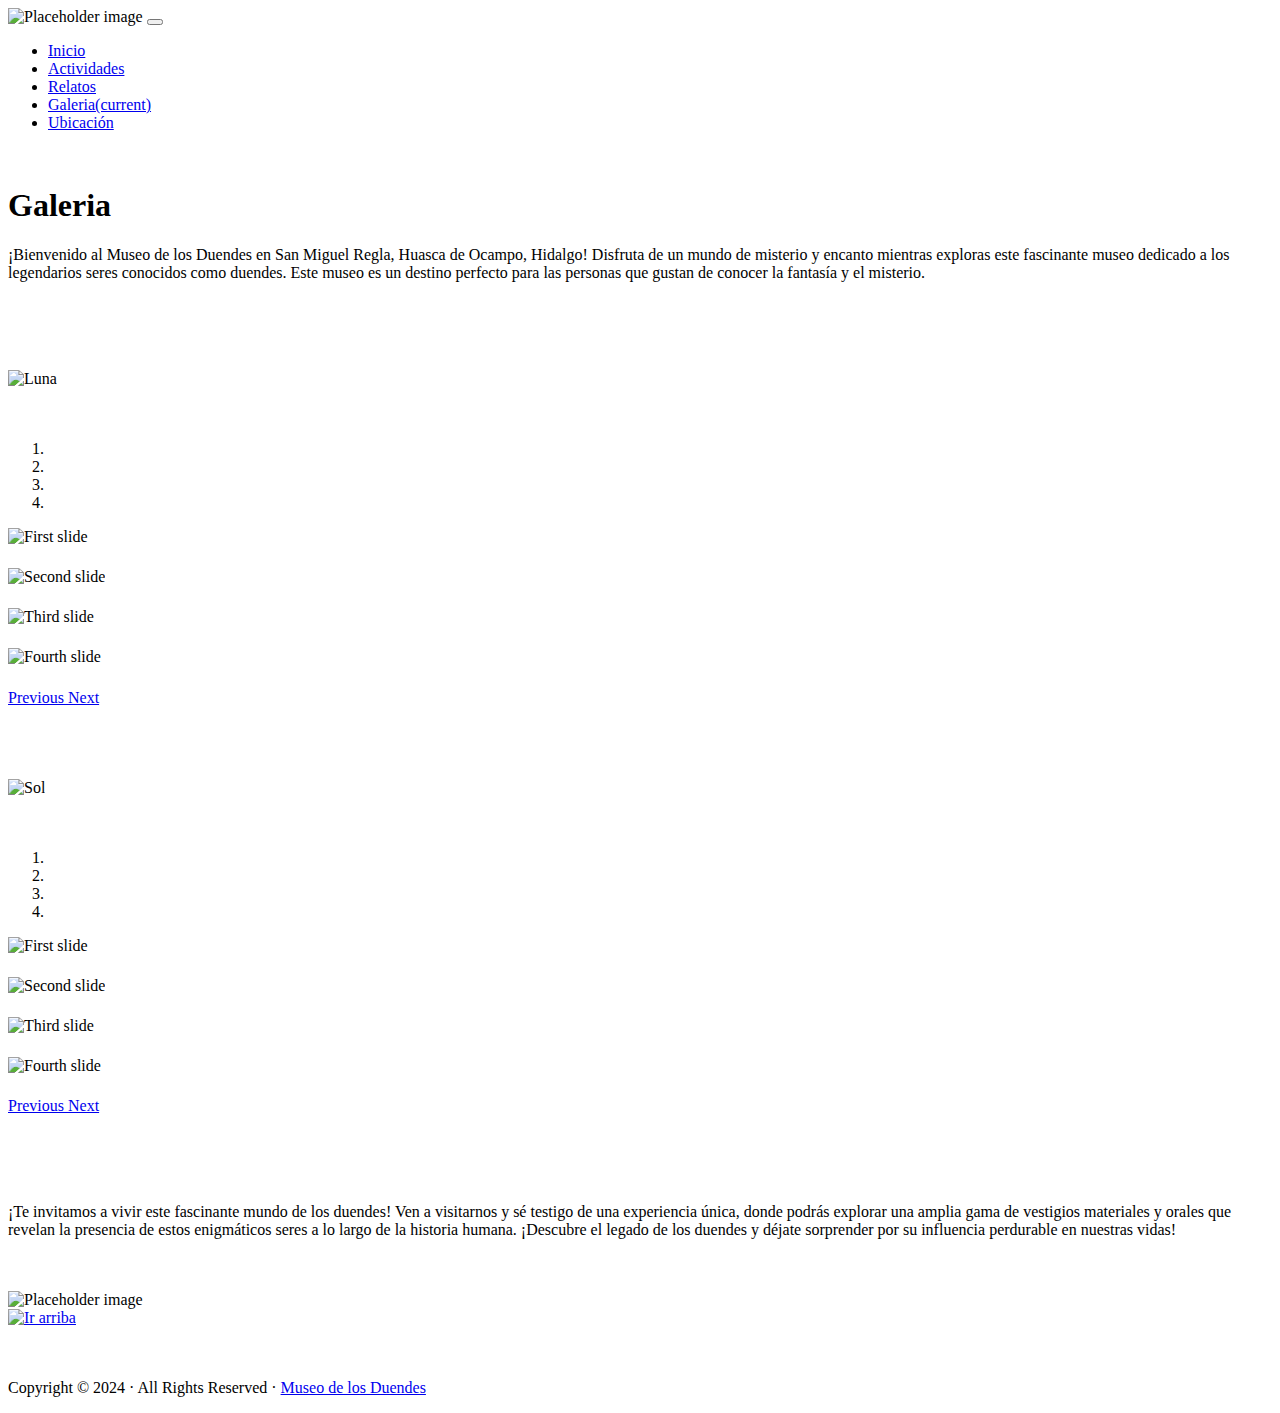
==== HTML/galeria.html @ b80d81c5 "Add files via upload" ====
<!DOCTYPE html>
<html lang="en">
<head>
	 <link rel="stylesheet" href="https://cdnjs.cloudflare.com/ajax/libs/animate.css/4.1.1/animate.min.css"/>
    <meta charset="utf-8">
    <meta http-equiv="X-UA-Compatible" content="IE=edge">
    <meta name="viewport" content="width=device-width, initial-scale=1">

<style>
	@import url('https://fonts.googleapis.com/css2?family=Cinzel+Decorative:wght@900&family=Roboto&display=swap');
	.animate__slow {
}
.animate__delay-1s {
}
</style>    
<!-- Bootstrap -->
<link href="../css/style.css" rel="stylesheet" type="text/css">
	<link href="../css/bootstrap-4.3.1.css" rel="stylesheet" type="text/css">
  </head>
  <body>
  <nav class="navbar navbar-expand-lg navbar-dark">
       <a class="navbar-brand"><img src="../imagenes/mldlogo.png" id="logo" class="img-fluid" alt="Placeholder image"></a>
       <button class="navbar-toggler" type="button" data-toggle="collapse" data-target="#navbarSupportedContent" aria-controls="navbarSupportedContent" aria-expanded="false" aria-label="Toggle navigation">
       <span class="navbar-toggler-icon"></span>
       </button>
       <div class="collapse navbar-collapse" id="navbarSupportedContent">
          <ul class="navbar-nav mr-auto">
             <li class="nav-item">
                <a class="nav-link" href="../index.html">Inicio</a>
             </li>
		    <li class="nav-item"><a class="nav-link" href="actividades.html">Actividades</a></li>
            <li class="nav-item"><a class="nav-link" href="relatos.html">Relatos</a></li>
            <li class="nav-item active"><a class="nav-link" href="galeria.html">Galeria<span class="sr-only">(current)</span></a></li>
            <li class="nav-item"><a class="nav-link" href="ubicacion.html">Ubicación</a></li>
          </ul>
       </div>
  </nav>
<div class="container mt-5">
	<div class="w-100">&nbsp;</div>
  <div class="container col-sm-9">
	  <h1 class="animate__animated animate__bounce animate__slow">Galeria</h1>
        <p class="text-left">¡Bienvenido al Museo de los Duendes en San Miguel Regla, Huasca de Ocampo, Hidalgo! Disfruta de un mundo de misterio y encanto mientras exploras este fascinante museo dedicado a los legendarios seres conocidos como duendes. Este museo es un destino perfecto para las personas que gustan de conocer la fantasía y el misterio.</p>
	</div>
	  
<!-- ============================== -->
<!--  Codigo de maryyy onichan uwu  -->
<!-- ============================== -->
<div class="w-100">&nbsp;</div>
<div class="w-100">&nbsp;</div>
<div class="w-100">&nbsp;</div>
<div class="w-100">&nbsp;</div>
	  <div><img id="moon" src="../imagenes/moon.png" class="img-fluid animate__animated animate__backInLeft animate__delay-1s" alt="Luna"></div>
	  <div class="w-100">&nbsp;</div>
	  <div class="w-100">&nbsp;</div>
	  <div id="carouselExampleIndicators1" class="carousel slide" data-ride="carousel" style="background-color: transparent">
	    <ol class="carousel-indicators">
	      <li data-target="#carouselExampleIndicators1" data-slide-to="0" class="active"></li>
	      <li data-target="#carouselExampleIndicators1" data-slide-to="1"></li>
	      <li data-target="#carouselExampleIndicators1" data-slide-to="2"></li>
	      <li data-target="#carouselExampleIndicators1" data-slide-to="3"></li>
        </ol>
	    <div class="carousel-inner" role="listbox">
	      <div class="carousel-item active"> <img class="d-block mx-auto" src="../imagenes/n1.jpg" alt="First slide">
	        <div class="carousel-caption">
	          <h5></h5>
	          <p></p>
            </div>
          </div>
	      <div class="carousel-item"> <img class="d-block mx-auto" src="../imagenes/n2.jpg" alt="Second slide">
	        <div class="carousel-caption">
	          <h5></h5>
	          <p></p>
            </div>
          </div>
	      <div class="carousel-item"> <img class="d-block mx-auto" src="../imagenes/n3.jpg" alt="Third slide">
	        <div class="carousel-caption">
	          <h5></h5>
	          <p></p>
            </div>
          </div>
		<div class="carousel-item"> <img class="d-block mx-auto" src="../imagenes/n4.jpg" alt="Fourth slide">
	        <div class="carousel-caption">
	          <h5></h5>
	          <p></p>
            </div>
          </div>
        </div>
	    <a class="carousel-control-prev" href="#carouselExampleIndicators1" role="button" data-slide="prev"> <span class="carousel-control-prev-icon" aria-hidden="true"></span> <span class="sr-only">Previous</span> </a> <a class="carousel-control-next" href="#carouselExampleIndicators1" role="button" data-slide="next"> <span class="carousel-control-next-icon" aria-hidden="true"></span> <span class="sr-only">Next</span> </a> </div>
<div class="w-100">&nbsp;</div>
<div class="w-100">&nbsp;</div>
<div class="w-100">&nbsp;</div>
<div class="w-100">&nbsp;</div>	  
 <div><img id="sun" src="../imagenes/sun.png" class="img-fluid animate__animated animate__backInLeft animate__delay-2s" alt="Sol"></div>
<div class="w-100">&nbsp;</div>
<div class="w-100">&nbsp;</div>
  <div id="carouselExampleIndicators2" class="carousel slide" data-ride="carousel" style="background-color:transparent;">
	    <ol class="carousel-indicators">
	      <li data-target="#carouselExampleIndicators2" data-slide-to="0" class="active"></li>
	      <li data-target="#carouselExampleIndicators2" data-slide-to="1"></li>
	      <li data-target="#carouselExampleIndicators2" data-slide-to="2"></li>
		  <li data-target="#carouselExampleIndicators2" data-slide-to="3"></li>
    </ol>
	    <div class="carousel-inner" role="listbox">
	      <div class="carousel-item active"> <img class="d-block mx-auto" src="../imagenes/d1.jpg" alt="First slide">
	        <div class="carousel-caption">
	          <h5></h5>
	          <p></p>
            </div>
          </div>
	      <div class="carousel-item"> <img class="d-block mx-auto" src="../imagenes/d2.jpg" alt="Second slide">
	        <div class="carousel-caption">
	          <h5></h5>
	          <p></p>
            </div>
          </div>
	      <div class="carousel-item"> <img class="d-block mx-auto" src="../imagenes/d3.jpg" alt="Third slide">
	        <div class="carousel-caption">
	          <h5></h5>
	          <p></p>
            </div>
          </div>
		<div class="carousel-item"> <img class="d-block mx-auto" src="../imagenes/d4.jpg" alt="Fourth slide">
	        <div class="carousel-caption">
	          <h5></h5>
	          <p></p>
            </div>
          </div>
    </div>
	    <a class="carousel-control-prev" href="#carouselExampleIndicators2" role="button" data-slide="prev"> <span class="carousel-control-prev-icon" aria-hidden="true"></span> <span class="sr-only">Previous</span> </a> <a class="carousel-control-next" href="#carouselExampleIndicators2" role="button" data-slide="next"> <span class="carousel-control-next-icon" aria-hidden="true"></span> <span class="sr-only">Next</span> </a> </div>
	  <div>
<div class="w-100">&nbsp;</div>
<div class="w-100">&nbsp;</div>
<div class="w-100">&nbsp;</div>
<div class="w-100">&nbsp;</div>	 
  <p id="center" class="mt-4">  ¡Te invitamos a vivir este fascinante mundo de los duendes! Ven a visitarnos y sé testigo de una experiencia única, donde podrás explorar una amplia gama de vestigios materiales y orales que revelan la presencia de estos enigmáticos seres a lo largo de la historia humana. ¡Descubre el legado de los duendes y déjate sorprender por su influencia perdurable en nuestras vidas!</p></div>
<!-- ============================== -->
<!--  termina mi codigo aquí borra  -->
<!-- ============================== -->
	  

<div class="w-100">&nbsp;</div>
<div class="w-100">&nbsp;</div>
	  	  <div><img id="duendes" src="../imagenes/duende4.png" class="img-fluid animate__animated animate__pulse animate__infinite animate__slower" alt="Placeholder image"><!-- PON TU IMAGEN DEL DUENDECITO QUE LE TOCA A TU PÁGINA--> </div>
	<a href="#" id="backToTop" class="back-to-top">
    <img src="../imagenes/flecha.png" alt="Ir arriba" />
  </a>

  <script>
    const backToTopButton = document.getElementById("backToTop");

    window.onscroll = function () {
      if (document.body.scrollTop > 100 || document.documentElement.scrollTop > 100) {
        backToTopButton.style.display = "block";
      } else {
        backToTopButton.style.display = "none";
      }
    };

    backToTopButton.addEventListener("click", function (e) {
      e.preventDefault();
      window.scrollTo({
        top: 0,
        behavior: "smooth",
      });
    });
  </script>
<div class="w-100">&nbsp;</div>
<div class="w-100">&nbsp;</div>
<div id="footer" class="row">
  <div class="text-center col-lg-6 offset-lg-3">
<p>Copyright &copy; 2024 &middot; All Rights Reserved &middot; <a href="https://www.museodelosduendes.com.mx/museo-de-los-duendes-historia.html" >Museo de los Duendes</a></p>
    </div>
  </div>
  </div>
    <!-- jQuery (necessary for Bootstrap's JavaScript plugins) --> 
    <script src="../js/jquery-3.3.1.min.js"></script>

    <!-- Include all compiled plugins (below), or include individual files as needed --> 
    <script src="../js/popper.min.js"></script>
  <script src="../js/bootstrap-4.3.1.js"></script>
  </body>
</html>
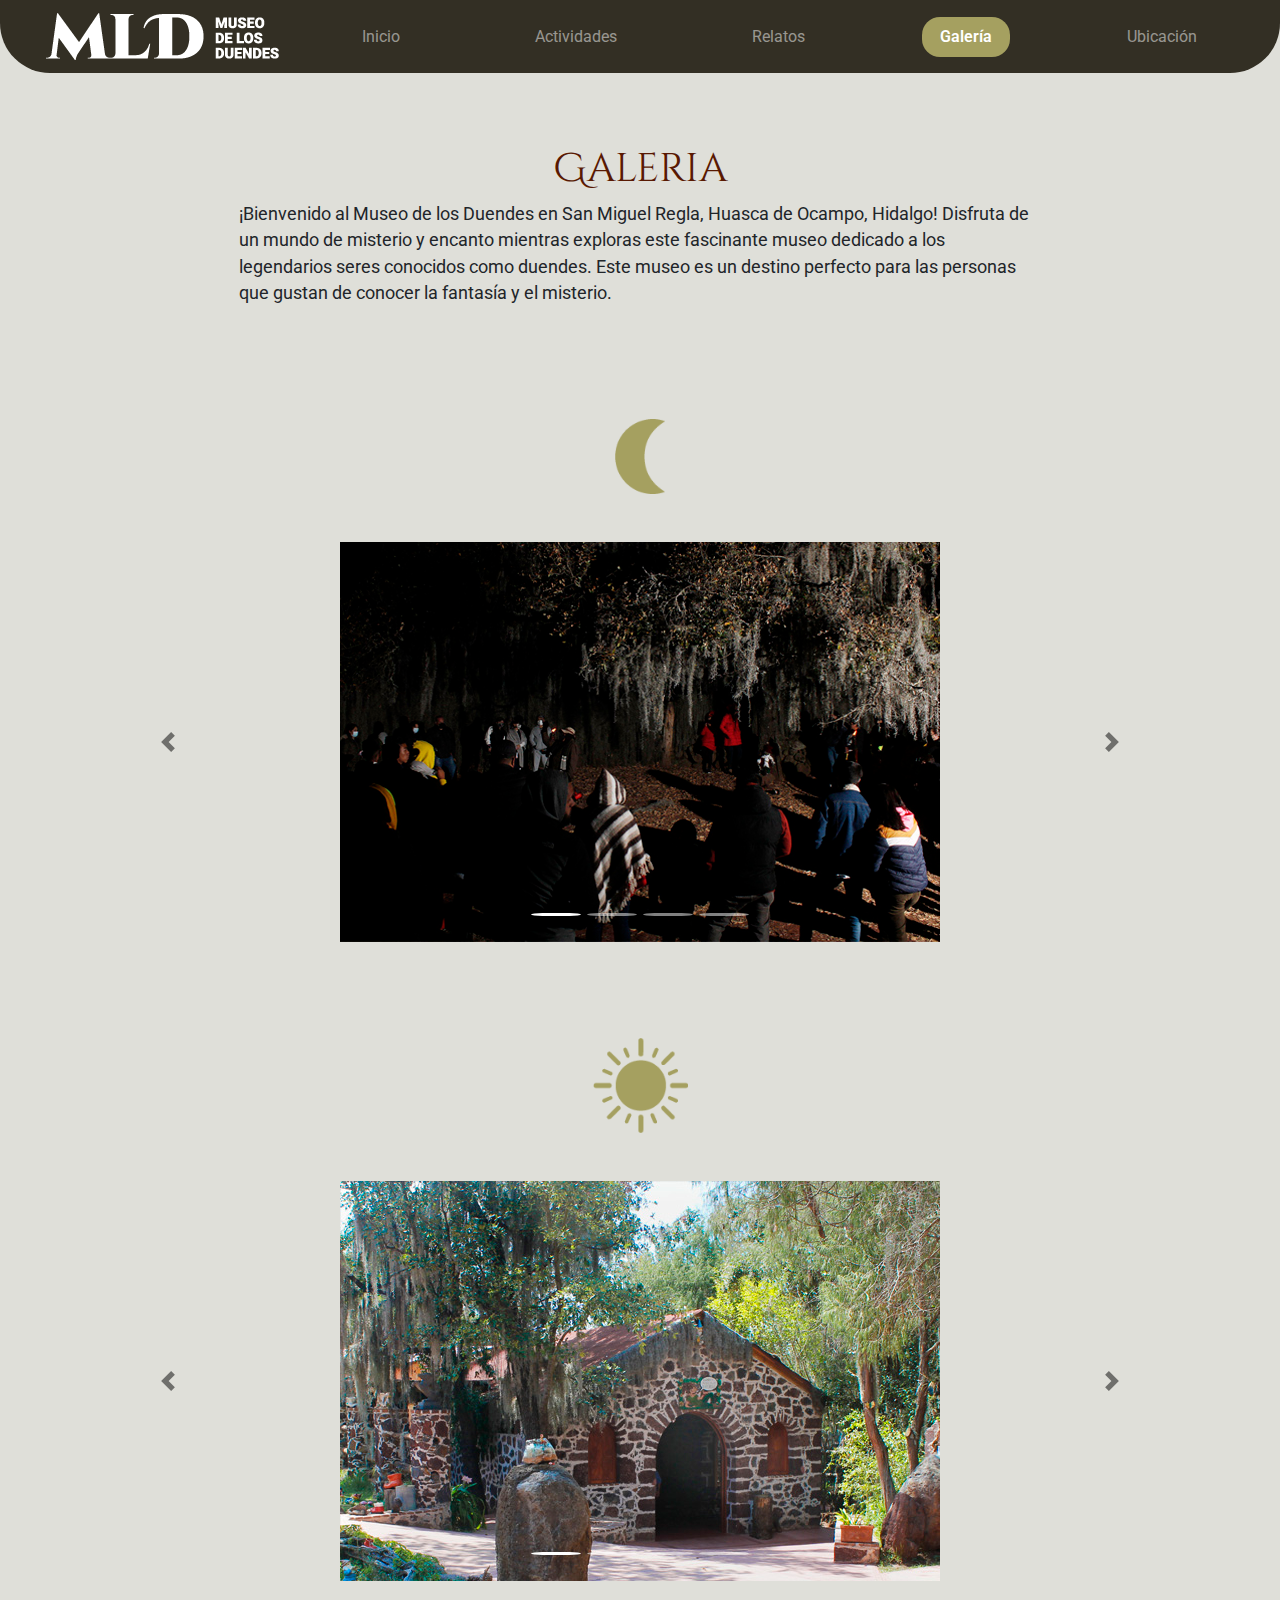
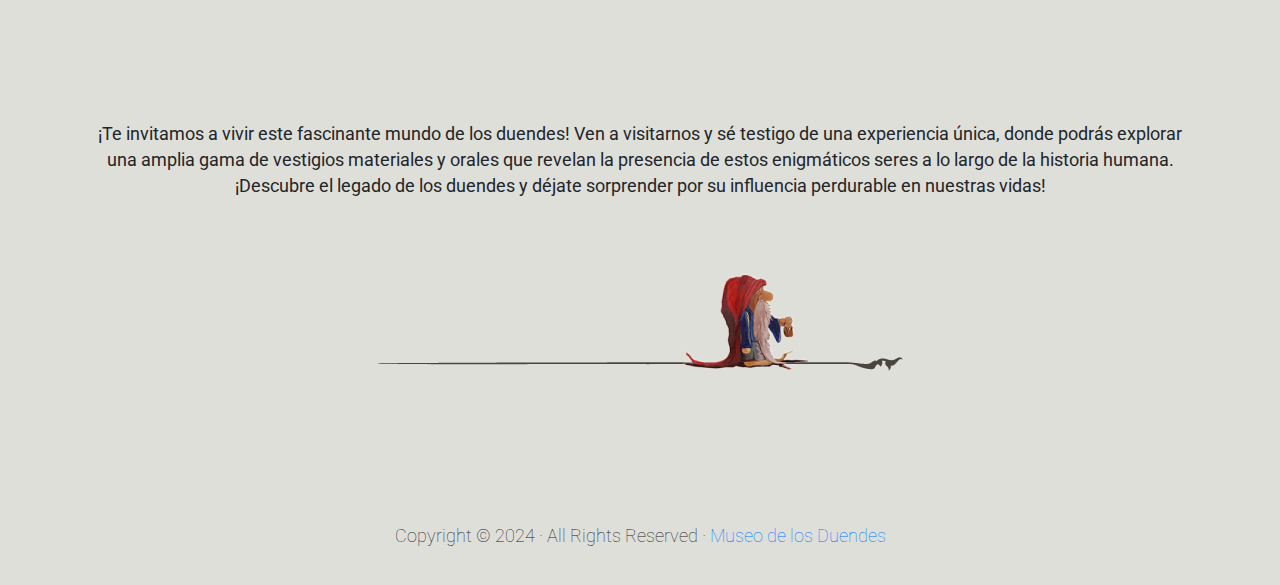
==== commit ffac14c7: "Update galeria.html" ====
--- a/HTML/galeria.html
+++ b/HTML/galeria.html
@@ -30,7 +30,7 @@
              </li>
 		    <li class="nav-item"><a class="nav-link" href="actividades.html">Actividades</a></li>
             <li class="nav-item"><a class="nav-link" href="relatos.html">Relatos</a></li>
-            <li class="nav-item active"><a class="nav-link" href="galeria.html">Galeria<span class="sr-only">(current)</span></a></li>
+            <li class="nav-item active"><a class="nav-link" href="galeria.html">Galería<span class="sr-only">(current)</span></a></li>
             <li class="nav-item"><a class="nav-link" href="ubicacion.html">Ubicación</a></li>
           </ul>
        </div>
--- a/css/style.css
+++ b/css/style.css
@@ -0,0 +1,355 @@
+@charset "utf-8";
+/* CSS Document */
+/*
+green: #537332
+olive green: #A5A060
+brown: #332F24
+gray: #DFDFD9 !important;
+*/
+
+.navbar {
+    border-bottom-left-radius: 50px;
+    border-bottom-right-radius: 50px;
+	background-color: #332F24;
+}
+.navbar-nav {
+    display: flex;
+    justify-content: space-around;
+    width: 100%;
+}
+body {
+    background-color: #DFDFD9 !important;
+    font-family: "Roboto", sans-serif;
+    color: #4b4b3b;
+	
+}
+.fondo {
+  background-image: url("../imagenes/museo-de-los-duendes-01.jpg") !important;
+  background-size: cover;
+  background-position: center;
+  background-repeat: no-repeat;
+  height: 100vh;
+  width: 100%; 
+}
+.logo-container {
+  display: flex; 
+  justify-content: center; 
+  align-items: center; 
+  align-items: center; 
+	
+}
+h1, .h1 {
+    color: #591902;
+	font-family: "Cinzel Decorative", serif;
+	font-weight: 900;
+	font-style: normal;
+	text-align: center;
+	margin-bottom:0;
+	padding: 0;
+	line-height: 1.2;
+	}
+h2{
+	color: #591902;
+	font-family: "Cinzel Decorative", serif;
+	font-weight: 900;
+	font-style: normal;
+	text-align: center;
+}
+.text-success{
+	font-weight: 600;
+}
+p {
+    font-family: "Roboto", sans-serif !important;
+	font-size: 1.1em;
+    margin: 0 auto;
+	text-align: justify;
+}
+.text-center{
+	font-family: "Cinzel Decorative", serif;
+	font-weight: 100;
+}
+.versalitas{
+	font-variant: small-caps;
+	font-size: 16pt;
+	
+}
+#center{
+    text-align: center;
+    font-size: 1.1em;
+}
+#logo{
+	padding-left: 30px;
+}
+.nav-item{
+	font-family: "Roboto", sans-serif;
+}
+nav{
+	font-family: "Roboto", sans-serif;
+}
+.nav-item.active {
+    background-color: #A5A060;
+    color: #FFFFFF; 
+    font-weight: 600; 
+}
+
+.nav-item.active .nav-link {
+    color: #FFFFFF;
+}
+
+ul{
+	font-family: "Roboto", sans-serif;
+}
+li{
+	border-radius: 18px;
+	padding-left: 10px;
+	padding-right: 10px;
+}
+li:hover{
+	background-color: #A5A060;
+	font-weight: 500;
+}
+a{
+	font-family: "Roboto", sans-serif;
+}
+a:hover{
+	font-family: "Roboto", sans-serif;
+}
+footer{
+	font-family: "Roboto", sans-serif;
+}
+/*============================== 
+           MARYYYY         
+============================= */
+
+#moon{
+	display: block;
+	margin-left: auto;
+	margin-right: auto;
+	width: 50px;
+	height: auto;
+}
+#sun{
+	display: block;
+	margin-left: auto;
+	margin-right: auto;
+	width: 95px;
+	height: auto;
+}
+#footer{
+	padding-top: 80px;
+}
+#center{
+    text-align: justify;
+    font-style: light;
+    font-size: 1.1em;
+}
+#duendes{
+	display: block;
+	margin-left: auto;
+	margin-right: auto;
+}
+.img-fluid{
+	border-style: none;
+}
+.align-content-center{
+	align-content: center;
+	position: relative;
+}
+
+#map{
+	display: block;
+	margin-left: auto;
+	margin-right: auto;
+	height: 520px;
+	width: 480px;
+}
+/*.background-div {
+     display: block;
+		margin-left: auto;
+		margin-right: auto;  
+		width: 90%;
+      height:auto;
+      background-image:url("imagenes/marco.png") ;
+      background-size:contain ; 
+      background-position: center;
+      background-repeat: no-repeat;
+    }*/
+#butt{
+	height: 85px;
+	
+}
+#link-map{
+	background-color: #591902;
+	height:80px;
+	width: 180px;
+	display: block;
+	margin-left: auto;
+	margin-right: auto;
+	border-radius: 15px;
+}
+#link-map:hover{
+	background-color: #591902;
+	height:85px;
+	width: 185px;
+	display: block;
+	margin-left: auto;
+	margin-right: auto;
+}
+#link-map a{
+	font-family: "Roboto", sans-serif;
+	text-decoration: none;
+	color: #DFDFD9;
+}
+#link-map a:hover{
+	font-family: "Roboto", sans-serif;
+	font-weight: bold;
+	text-decoration: none;
+	color: white;
+}
+.carousel-control-prev-icon, .carousel-control-next-icon {
+  filter: invert(108%);
+}
+.unico { 
+	display: inline-block;
+	align-items: center;
+	}
+ .social-bar {
+      position: fixed;
+      top: 50%;
+      left: 10px;
+      transform: translateY(-50%);
+      display: flex;
+      flex-direction: column;
+      gap: 15px;
+      z-index: 1000;
+    }
+
+    /* Estilo general para los iconos */
+    .social-bar .icon {
+      display: block;
+      width: 50px;
+      height: 50px;
+      background-color: #ffffff;
+      border-radius: 50%;
+      box-shadow: 0 4px 6px rgba(0, 0, 0, 0.1);
+      overflow: hidden;
+      transition: transform 0.3s ease, background-color 0.3s ease;
+    }
+
+    .social-bar .icon img {
+      width: 100%;
+      height: 100%;
+      object-fit: cover;
+    }
+
+    /* Efectos al pasar el cursor */
+    .social-bar .icon:hover {
+      transform: scale(1.1);
+      background-color: #f0f0f0;
+    }
+/*============================== 
+			SHOTA
+============================= */
+
+h6{
+	text-align: right;
+	padding-bottom: 15px;
+}
+
+h5{
+	color: #537332;
+}
+
+#img{
+	box-shadow: 0 4px 8px rgba(0, 0, 0, 0.3);
+}
+
+form{
+			padding: 10px;
+			background-color: #332F24;
+			color: #ffffff;
+			margin: 0 auto;
+			border-radius: 50px;
+			width: 70%
+		}
+
+#input{
+	width: 100%; 
+    height: 100px; 
+	margin: 0 auto;
+    font-size: 16px; 
+    border: 1px solid #ccc; 
+    border-radius: 5px;
+	align-content: center;
+}
+				
+#name{
+	align-content: center;
+	width: 30%;
+}
+
+#center{
+	text-align: center;
+	padding-top: 20px;
+}
+
+.text-center {
+    display: flex;
+    justify-content: center;
+    align-items: center;
+    padding: 20px;
+}
+
+.btn-enviar {
+    border: 3px solid #537332;
+    background-color: #DFDFD9;
+    color: #537332;
+    padding: 10px 20px;
+    font-size: 16px;
+    border-radius: 5px;
+    cursor: pointer;
+    transition: all 0.3s ease;
+}
+
+.btn-enviar:hover {
+    background-color: #537332;
+    color: white;
+}
+.back-to-top {
+  position: fixed; 
+  bottom: 20px; 
+  right: 20px; 
+  width: 50px; 
+  height: 50px; 
+  display: none; 
+  z-index: 1000; 
+}
+
+.back-to-top img {
+  width: 100%; 
+  height: auto; 
+  cursor: pointer; 
+}
+
+.back-to-top:hover img {
+  opacity: 0.8; 
+}
+.back-to-top {
+  position: fixed; 
+  bottom: 20px; 
+  right: 20px; 
+  width: 50px; 
+  height: 50px; 
+  display: none; 
+  z-index: 1000; 
+}
+
+.back-to-top img {
+  width: 100%; 
+  height: auto; 
+  cursor: pointer; 
+}
+
+.back-to-top:hover img {
+  opacity: 0.8; 
+}